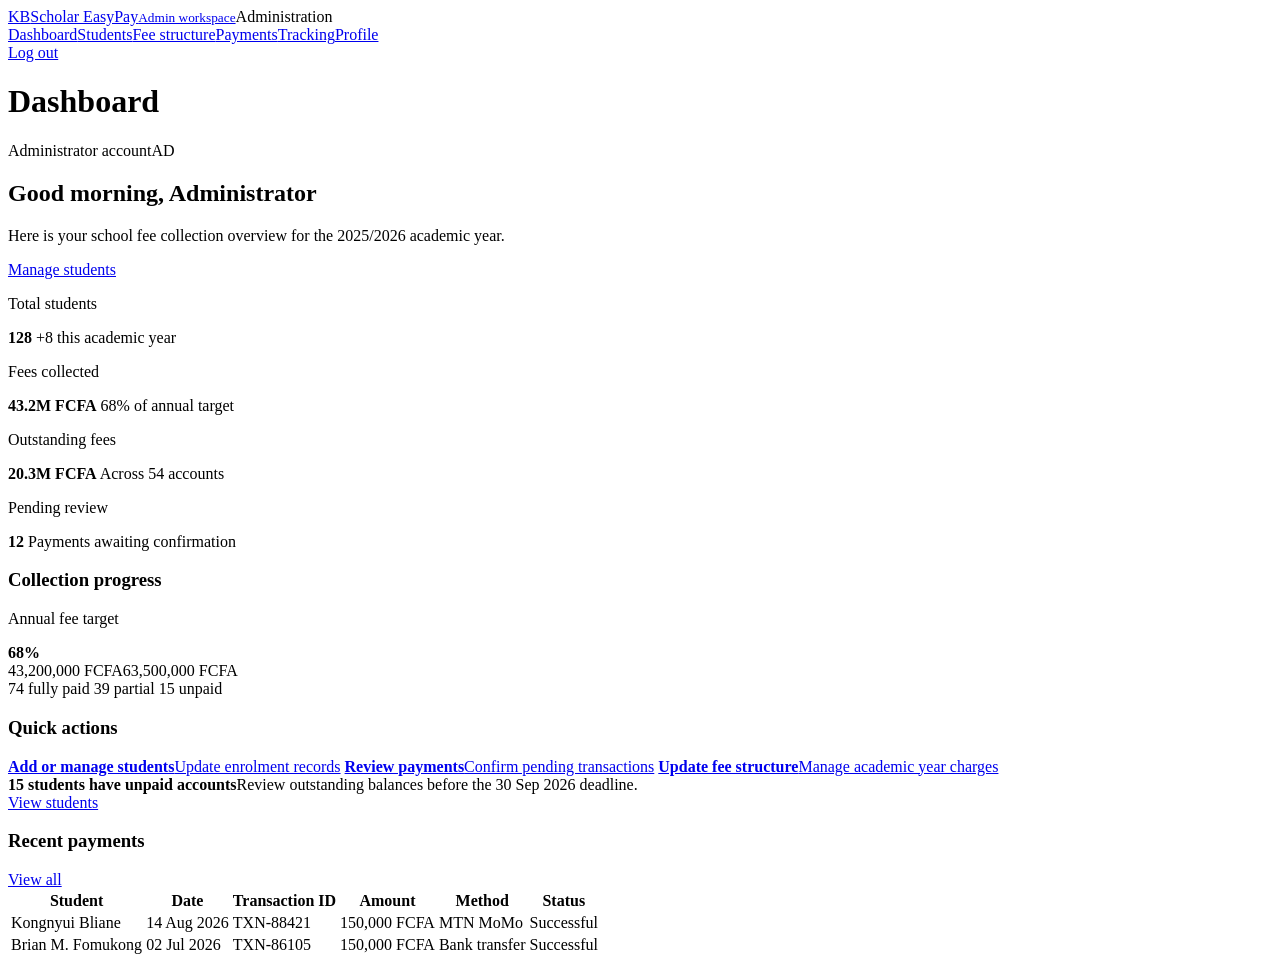
==== dashboard.html @ 98cbe9a8 "Add files via upload" ====
<!doctype html>
<html lang="en">
  <head>
    <meta charset="utf-8" />
    <meta name="viewport" content="width=device-width, initial-scale=1" />
    <title>Dashboard | Scholar EasyPay</title>
    <link rel="stylesheet" href="css/dashboard.css" />
  </head>
  <body>
    <div class="app-shell">
      <aside class="sidebar">
        <a class="brand" href="dashboard.html"
          ><span class="brand-mark">KB</span
          ><span>Scholar EasyPay<small>Admin workspace</small></span></a
        ><span class="side-label">Administration</span>
        <nav class="side-nav">
          <a class="active" href="dashboard.html">Dashboard</a
          ><a href="students.html">Students</a
          ><a href="fees.html">Fee structure</a
          ><a href="payments.html">Payments</a
          ><a href="tracking.html">Tracking</a
          ><a href="profile.html">Profile</a>
        </nav>
        <nav class="side-nav sidebar-bottom">
          <a href="index.html">Log out</a>
        </nav>
      </aside>
      <main class="main">
        <header class="app-header">
          <h1>Dashboard</h1>
          <div class="user-chip">
            <span>Administrator account</span><span class="avatar">AD</span>
          </div>
        </header>
        <section class="content">
          <div class="welcome">
            <div>
              <h2>Good morning, Administrator</h2>
              <p class="muted">
                Here is your school fee collection overview for the 2025/2026
                academic year.
              </p>
            </div>
            <a class="btn btn-primary" href="students.html">Manage students</a>
          </div>
          <div class="summary-grid">
            <article class="card stat-card">
              <p>Total students</p>
              <strong>128</strong>
              <span class="stat-note">+8 this academic year</span>
            </article>
            <article class="card stat-card">
              <p>Fees collected</p>
              <strong class="green">43.2M FCFA</strong>
              <span class="stat-note">68% of annual target</span>
            </article>
            <article class="card stat-card">
              <p>Outstanding fees</p>
              <strong class="orange">20.3M FCFA</strong>
              <span class="stat-note">Across 54 accounts</span>
            </article>
            <article class="card stat-card">
              <p>Pending review</p>
              <strong class="accent">12</strong>
              <span class="stat-note">Payments awaiting confirmation</span>
            </article>
          </div>
          <div class="admin-grid">
            <article class="card collection-card">
              <div class="card-header">
                <div>
                  <h3>Collection progress</h3>
                  <p class="muted">Annual fee target</p>
                </div>
                <strong class="collection-total">68%</strong>
              </div>
              <div class="progress-track">
                <div class="progress-bar admin-progress"></div>
              </div>
              <div class="progress-meta">
                <span>43,200,000 FCFA</span><span>63,500,000 FCFA</span>
              </div>
              <div class="admin-breakdown">
                <span><i class="dot green-dot"></i>74 fully paid</span>
                <span><i class="dot orange-dot"></i>39 partial</span>
                <span><i class="dot red-dot"></i>15 unpaid</span>
              </div>
            </article>
            <article class="card quick-actions">
              <div class="card-header"><h3>Quick actions</h3></div>
              <div class="action-list">
                <a href="students.html"
                  ><strong>Add or manage students</strong
                  ><span>Update enrolment records</span></a
                >
                <a href="payments.html"
                  ><strong>Review payments</strong
                  ><span>Confirm pending transactions</span></a
                >
                <a href="fees.html"
                  ><strong>Update fee structure</strong
                  ><span>Manage academic year charges</span></a
                >
              </div>
            </article>
          </div>
          <article class="card alert-card">
            <div>
              <strong>15 students have unpaid accounts</strong
              ><span
                >Review outstanding balances before the 30 Sep 2026
                deadline.</span
              >
            </div>
            <a class="btn btn-light" href="students.html">View students</a>
          </article>
          <div class="content-grid">
            <article class="card recent-card">
              <div class="card-header">
                <h3>Recent payments</h3>
                <a href="payments.html" class="muted table-link">View all</a>
              </div>
              <div class="table-wrap">
                <table>
                  <thead>
                    <tr>
                      <th>Student</th>
                      <th>Date</th>
                      <th>Transaction ID</th>
                      <th>Amount</th>
                      <th>Method</th>
                      <th>Status</th>
                    </tr>
                  </thead>
                  <tbody>
                    <tr>
                      <td>Kongnyui Bliane</td>
                      <td>14 Aug 2026</td>
                      <td>TXN-88421</td>
                      <td>150,000 FCFA</td>
                      <td>MTN MoMo</td>
                      <td><span class="status success">Successful</span></td>
                    </tr>
                    <tr>
                      <td>Brian M. Fomukong</td>
                      <td>02 Jul 2026</td>
                      <td>TXN-86105</td>
                      <td>150,000 FCFA</td>
                      <td>Bank transfer</td>
                      <td><span class="status success">Successful</span></td>
                    </tr>
                  </tbody>
                </table>
              </div>
            </article>
          </div>
        </section>
      </main>
    </div>
  </body>
</html>
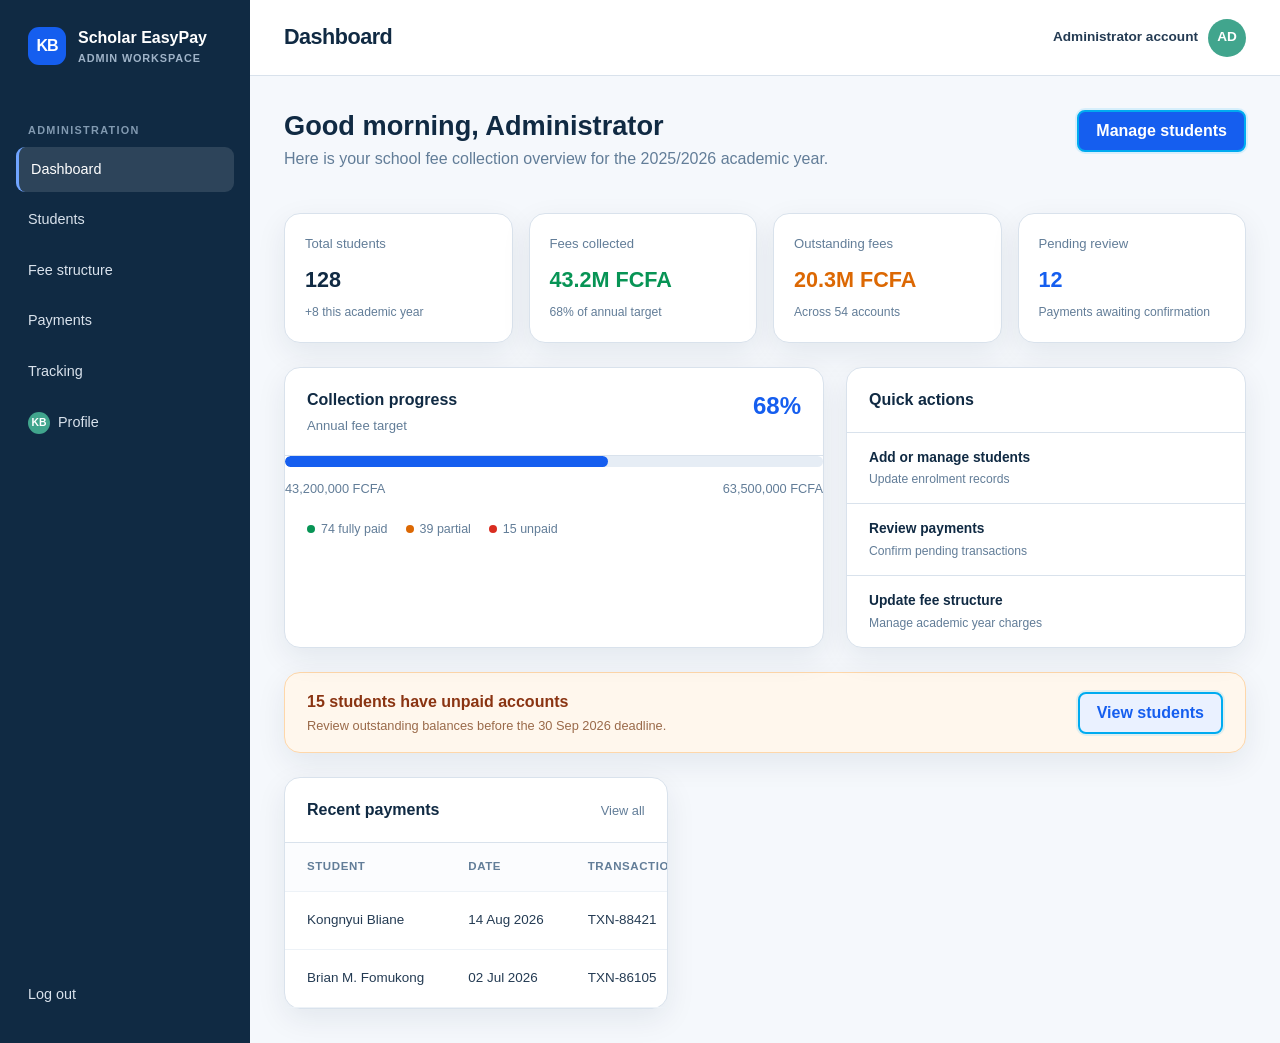
==== commit 9beecbfd: "Fix: Correct CSS path in dashboard.html from css/dashboard.css to dashboard.css" ====
--- a/dashboard.html
+++ b/dashboard.html
@@ -1,161 +1,161 @@
-<!doctype html>
-<html lang="en">
-  <head>
-    <meta charset="utf-8" />
-    <meta name="viewport" content="width=device-width, initial-scale=1" />
-    <title>Dashboard | Scholar EasyPay</title>
-    <link rel="stylesheet" href="css/dashboard.css" />
-  </head>
-  <body>
-    <div class="app-shell">
-      <aside class="sidebar">
-        <a class="brand" href="dashboard.html"
-          ><span class="brand-mark">KB</span
-          ><span>Scholar EasyPay<small>Admin workspace</small></span></a
-        ><span class="side-label">Administration</span>
-        <nav class="side-nav">
-          <a class="active" href="dashboard.html">Dashboard</a
-          ><a href="students.html">Students</a
-          ><a href="fees.html">Fee structure</a
-          ><a href="payments.html">Payments</a
-          ><a href="tracking.html">Tracking</a
-          ><a href="profile.html">Profile</a>
-        </nav>
-        <nav class="side-nav sidebar-bottom">
-          <a href="index.html">Log out</a>
-        </nav>
-      </aside>
-      <main class="main">
-        <header class="app-header">
-          <h1>Dashboard</h1>
-          <div class="user-chip">
-            <span>Administrator account</span><span class="avatar">AD</span>
-          </div>
-        </header>
-        <section class="content">
-          <div class="welcome">
-            <div>
-              <h2>Good morning, Administrator</h2>
-              <p class="muted">
-                Here is your school fee collection overview for the 2025/2026
-                academic year.
-              </p>
-            </div>
-            <a class="btn btn-primary" href="students.html">Manage students</a>
-          </div>
-          <div class="summary-grid">
-            <article class="card stat-card">
-              <p>Total students</p>
-              <strong>128</strong>
-              <span class="stat-note">+8 this academic year</span>
-            </article>
-            <article class="card stat-card">
-              <p>Fees collected</p>
-              <strong class="green">43.2M FCFA</strong>
-              <span class="stat-note">68% of annual target</span>
-            </article>
-            <article class="card stat-card">
-              <p>Outstanding fees</p>
-              <strong class="orange">20.3M FCFA</strong>
-              <span class="stat-note">Across 54 accounts</span>
-            </article>
-            <article class="card stat-card">
-              <p>Pending review</p>
-              <strong class="accent">12</strong>
-              <span class="stat-note">Payments awaiting confirmation</span>
-            </article>
-          </div>
-          <div class="admin-grid">
-            <article class="card collection-card">
-              <div class="card-header">
-                <div>
-                  <h3>Collection progress</h3>
-                  <p class="muted">Annual fee target</p>
-                </div>
-                <strong class="collection-total">68%</strong>
-              </div>
-              <div class="progress-track">
-                <div class="progress-bar admin-progress"></div>
-              </div>
-              <div class="progress-meta">
-                <span>43,200,000 FCFA</span><span>63,500,000 FCFA</span>
-              </div>
-              <div class="admin-breakdown">
-                <span><i class="dot green-dot"></i>74 fully paid</span>
-                <span><i class="dot orange-dot"></i>39 partial</span>
-                <span><i class="dot red-dot"></i>15 unpaid</span>
-              </div>
-            </article>
-            <article class="card quick-actions">
-              <div class="card-header"><h3>Quick actions</h3></div>
-              <div class="action-list">
-                <a href="students.html"
-                  ><strong>Add or manage students</strong
-                  ><span>Update enrolment records</span></a
-                >
-                <a href="payments.html"
-                  ><strong>Review payments</strong
-                  ><span>Confirm pending transactions</span></a
-                >
-                <a href="fees.html"
-                  ><strong>Update fee structure</strong
-                  ><span>Manage academic year charges</span></a
-                >
-              </div>
-            </article>
-          </div>
-          <article class="card alert-card">
-            <div>
-              <strong>15 students have unpaid accounts</strong
-              ><span
-                >Review outstanding balances before the 30 Sep 2026
-                deadline.</span
-              >
-            </div>
-            <a class="btn btn-light" href="students.html">View students</a>
-          </article>
-          <div class="content-grid">
-            <article class="card recent-card">
-              <div class="card-header">
-                <h3>Recent payments</h3>
-                <a href="payments.html" class="muted table-link">View all</a>
-              </div>
-              <div class="table-wrap">
-                <table>
-                  <thead>
-                    <tr>
-                      <th>Student</th>
-                      <th>Date</th>
-                      <th>Transaction ID</th>
-                      <th>Amount</th>
-                      <th>Method</th>
-                      <th>Status</th>
-                    </tr>
-                  </thead>
-                  <tbody>
-                    <tr>
-                      <td>Kongnyui Bliane</td>
-                      <td>14 Aug 2026</td>
-                      <td>TXN-88421</td>
-                      <td>150,000 FCFA</td>
-                      <td>MTN MoMo</td>
-                      <td><span class="status success">Successful</span></td>
-                    </tr>
-                    <tr>
-                      <td>Brian M. Fomukong</td>
-                      <td>02 Jul 2026</td>
-                      <td>TXN-86105</td>
-                      <td>150,000 FCFA</td>
-                      <td>Bank transfer</td>
-                      <td><span class="status success">Successful</span></td>
-                    </tr>
-                  </tbody>
-                </table>
-              </div>
-            </article>
-          </div>
-        </section>
-      </main>
-    </div>
-  </body>
-</html>
+<!doctype html>
+<html lang="en">
+  <head>
+    <meta charset="utf-8" />
+    <meta name="viewport" content="width=device-width, initial-scale=1" />
+    <title>Dashboard | Scholar EasyPay</title>
+    <link rel="stylesheet" href="dashboard.css" />
+  </head>
+  <body>
+    <div class="app-shell">
+      <aside class="sidebar">
+        <a class="brand" href="dashboard.html"
+          ><span class="brand-mark">KB</span
+          ><span>Scholar EasyPay<small>Admin workspace</small></span></a
+        ><span class="side-label">Administration</span>
+        <nav class="side-nav">
+          <a class="active" href="dashboard.html">Dashboard</a
+          ><a href="students.html">Students</a
+          ><a href="fees.html">Fee structure</a
+          ><a href="payments.html">Payments</a
+          ><a href="tracking.html">Tracking</a
+          ><a href="profile.html">Profile</a>
+        </nav>
+        <nav class="side-nav sidebar-bottom">
+          <a href="index.html">Log out</a>
+        </nav>
+      </aside>
+      <main class="main">
+        <header class="app-header">
+          <h1>Dashboard</h1>
+          <div class="user-chip">
+            <span>Administrator account</span><span class="avatar">AD</span>
+          </div>
+        </header>
+        <section class="content">
+          <div class="welcome">
+            <div>
+              <h2>Good morning, Administrator</h2>
+              <p class="muted">
+                Here is your school fee collection overview for the 2025/2026
+                academic year.
+              </p>
+            </div>
+            <a class="btn btn-primary" href="students.html">Manage students</a>
+          </div>
+          <div class="summary-grid">
+            <article class="card stat-card">
+              <p>Total students</p>
+              <strong>128</strong>
+              <span class="stat-note">+8 this academic year</span>
+            </article>
+            <article class="card stat-card">
+              <p>Fees collected</p>
+              <strong class="green">43.2M FCFA</strong>
+              <span class="stat-note">68% of annual target</span>
+            </article>
+            <article class="card stat-card">
+              <p>Outstanding fees</p>
+              <strong class="orange">20.3M FCFA</strong>
+              <span class="stat-note">Across 54 accounts</span>
+            </article>
+            <article class="card stat-card">
+              <p>Pending review</p>
+              <strong class="accent">12</strong>
+              <span class="stat-note">Payments awaiting confirmation</span>
+            </article>
+          </div>
+          <div class="admin-grid">
+            <article class="card collection-card">
+              <div class="card-header">
+                <div>
+                  <h3>Collection progress</h3>
+                  <p class="muted">Annual fee target</p>
+                </div>
+                <strong class="collection-total">68%</strong>
+              </div>
+              <div class="progress-track">
+                <div class="progress-bar admin-progress"></div>
+              </div>
+              <div class="progress-meta">
+                <span>43,200,000 FCFA</span><span>63,500,000 FCFA</span>
+              </div>
+              <div class="admin-breakdown">
+                <span><i class="dot green-dot"></i>74 fully paid</span>
+                <span><i class="dot orange-dot"></i>39 partial</span>
+                <span><i class="dot red-dot"></i>15 unpaid</span>
+              </div>
+            </article>
+            <article class="card quick-actions">
+              <div class="card-header"><h3>Quick actions</h3></div>
+              <div class="action-list">
+                <a href="students.html"
+                  ><strong>Add or manage students</strong
+                  ><span>Update enrolment records</span></a
+                >
+                <a href="payments.html"
+                  ><strong>Review payments</strong
+                  ><span>Confirm pending transactions</span></a
+                >
+                <a href="fees.html"
+                  ><strong>Update fee structure</strong
+                  ><span>Manage academic year charges</span></a
+                >
+              </div>
+            </article>
+          </div>
+          <article class="card alert-card">
+            <div>
+              <strong>15 students have unpaid accounts</strong
+              ><span
+                >Review outstanding balances before the 30 Sep 2026
+                deadline.</span
+              >
+            </div>
+            <a class="btn btn-light" href="students.html">View students</a>
+          </article>
+          <div class="content-grid">
+            <article class="card recent-card">
+              <div class="card-header">
+                <h3>Recent payments</h3>
+                <a href="payments.html" class="muted table-link">View all</a>
+              </div>
+              <div class="table-wrap">
+                <table>
+                  <thead>
+                    <tr>
+                      <th>Student</th>
+                      <th>Date</th>
+                      <th>Transaction ID</th>
+                      <th>Amount</th>
+                      <th>Method</th>
+                      <th>Status</th>
+                    </tr>
+                  </thead>
+                  <tbody>
+                    <tr>
+                      <td>Kongnyui Bliane</td>
+                      <td>14 Aug 2026</td>
+                      <td>TXN-88421</td>
+                      <td>150,000 FCFA</td>
+                      <td>MTN MoMo</td>
+                      <td><span class="status success">Successful</span></td>
+                    </tr>
+                    <tr>
+                      <td>Brian M. Fomukong</td>
+                      <td>02 Jul 2026</td>
+                      <td>TXN-86105</td>
+                      <td>150,000 FCFA</td>
+                      <td>Bank transfer</td>
+                      <td><span class="status success">Successful</span></td>
+                    </tr>
+                  </tbody>
+                </table>
+              </div>
+            </article>
+          </div>
+        </section>
+      </main>
+    </div>
+  </body>
+</html>
--- a/dashboard.css
+++ b/dashboard.css
@@ -0,0 +1,1016 @@
+﻿:root {
+  --primary: #155eef;
+  --primary-dark: #1047b8;
+  --navy: #102a43;
+  --ink: #243b53;
+  --muted: #627d98;
+  --background: #f5f8fc;
+  --card: #ffffff;
+  --border: #d9e2ec;
+  --success: #079455;
+  --warning: #dc6803;
+  --danger: #d92d20;
+  --shadow: 0 10px 30px rgba(16, 42, 67, 0.08);
+  --radius: 16px;
+}
+
+* {
+  box-sizing: border-box;
+}
+html {
+  scroll-behavior: smooth;
+}
+body {
+  margin: 0;
+  color: var(--ink);
+  background: var(--background);
+  font-family: "Trebuchet MS", Arial, sans-serif;
+  line-height: 1.5;
+}
+a {
+  color: inherit;
+  text-decoration: none;
+}
+button,
+input,
+select {
+  font: inherit;
+}
+.container {
+  width: min(1120px, calc(100% - 40px));
+  margin: auto;
+}
+.topbar {
+  height: 76px;
+  display: flex;
+  align-items: center;
+  justify-content: space-between;
+  background: var(--card);
+  border-bottom: 1px solid var(--border);
+  padding: 0 28px;
+}
+.brand {
+  display: inline-flex;
+  align-items: center;
+  gap: 12px;
+  font-weight: 800;
+  color: var(--navy);
+}
+.brand-mark {
+  width: 38px;
+  height: 38px;
+  display: grid;
+  place-items: center;
+  border-radius: 11px;
+  color: #fff;
+  background: var(--primary);
+  font-weight: 900;
+  letter-spacing: -1px;
+}
+.brand small {
+  display: block;
+  color: var(--muted);
+  font-size: 0.68rem;
+  font-weight: 600;
+  letter-spacing: 0.08em;
+  text-transform: uppercase;
+}
+.nav-links {
+  display: flex;
+  align-items: center;
+  gap: 24px;
+  color: var(--muted);
+  font-size: 0.9rem;
+}
+.nav-links a:hover {
+  color: var(--primary);
+}
+.nav-actions {
+  display: flex;
+  align-items: center;
+  gap: 10px;
+}
+.btn {
+  display: inline-flex;
+  min-height: 42px;
+  align-items: center;
+  justify-content: center;
+  gap: 8px;
+  border: 1px solid transparent;
+  border-radius: 10px;
+  padding: 0 17px;
+  cursor: pointer;
+  font-weight: 700;
+  transition: 0.2s ease;
+}
+.btn:hover {
+  transform: translateY(-2px);
+  box-shadow: 0 8px 18px rgba(21, 94, 239, 0.18);
+}
+.btn-primary {
+  color: #fff;
+  background: var(--primary);
+}
+.btn-primary:hover {
+  background: var(--primary-dark);
+}
+.btn-outline {
+  color: var(--primary);
+  background: #fff;
+  border-color: var(--border);
+}
+.btn-light {
+  color: var(--primary);
+  background: #eaf1ff;
+}
+.btn-danger {
+  color: var(--danger);
+  background: #fff;
+  border-color: #f4c7c3;
+}
+.hero {
+  padding: 92px 0 80px;
+  background: linear-gradient(135deg, #eef5ff 0%, #fff 54%, #e9f8f3 100%);
+}
+.hero-grid {
+  display: grid;
+  grid-template-columns: 1.1fr 0.9fr;
+  gap: 70px;
+  align-items: center;
+}
+.eyebrow {
+  color: var(--primary);
+  font-size: 0.76rem;
+  font-weight: 800;
+  letter-spacing: 0.14em;
+  text-transform: uppercase;
+}
+h1,
+h2,
+h3,
+p {
+  margin-top: 0;
+}
+h1 {
+  max-width: 680px;
+  margin-bottom: 20px;
+  color: var(--navy);
+  font-size: clamp(2.5rem, 5vw, 4.5rem);
+  line-height: 1.03;
+  letter-spacing: -2px;
+}
+h2 {
+  color: var(--navy);
+  font-size: 2rem;
+  line-height: 1.15;
+}
+.hero p {
+  max-width: 580px;
+  color: var(--muted);
+  font-size: 1.1rem;
+}
+.hero-actions {
+  display: flex;
+  flex-wrap: wrap;
+  gap: 12px;
+  margin-top: 30px;
+}
+.hero-panel {
+  position: relative;
+  overflow: hidden;
+  padding: 30px;
+  border-radius: 22px;
+  color: #fff;
+  background: var(--navy);
+  box-shadow: 0 22px 48px rgba(16, 42, 67, 0.2);
+}
+.hero-panel:after {
+  content: "";
+  position: absolute;
+  width: 170px;
+  height: 170px;
+  right: -70px;
+  bottom: -80px;
+  border: 28px solid rgba(255, 255, 255, 0.08);
+  border-radius: 50%;
+}
+.hero-panel h3 {
+  color: #fff;
+  font-size: 1.3rem;
+}
+.balance {
+  margin: 28px 0;
+  font-size: 2.2rem;
+  font-weight: 800;
+}
+.mini-row {
+  display: flex;
+  justify-content: space-between;
+  padding: 14px 0;
+  border-top: 1px solid rgba(255, 255, 255, 0.16);
+  color: #d9e2ec;
+}
+.mini-row strong {
+  color: #fff;
+}
+.section {
+  padding: 76px 0;
+}
+.section-heading {
+  max-width: 640px;
+  margin-bottom: 34px;
+}
+.section-heading p,
+.muted {
+  color: var(--muted);
+}
+.feature-grid {
+  display: grid;
+  grid-template-columns: repeat(3, 1fr);
+  gap: 20px;
+}
+.feature,
+.card {
+  background: var(--card);
+  border: 1px solid var(--border);
+  border-radius: var(--radius);
+  box-shadow: var(--shadow);
+}
+.feature {
+  padding: 26px;
+}
+.feature-number {
+  display: grid;
+  width: 42px;
+  height: 42px;
+  place-items: center;
+  margin-bottom: 20px;
+  border-radius: 12px;
+  color: var(--primary);
+  background: #eaf1ff;
+  font-weight: 900;
+}
+.feature h3 {
+  margin-bottom: 8px;
+  color: var(--navy);
+}
+.feature p {
+  margin: 0;
+  color: var(--muted);
+  font-size: 0.92rem;
+}
+.trust-band {
+  padding: 34px 0;
+  color: #fff;
+  background: var(--primary);
+}
+.trust-band .container {
+  display: flex;
+  align-items: center;
+  justify-content: space-between;
+  gap: 30px;
+}
+.trust-band h2 {
+  margin: 0;
+  color: #fff;
+  font-size: 1.5rem;
+}
+.trust-band p {
+  margin: 5px 0 0;
+  color: #dbe8ff;
+}
+footer {
+  padding: 28px 0;
+  color: var(--muted);
+  font-size: 0.85rem;
+  background: #fff;
+  border-top: 1px solid var(--border);
+}
+.footer-row {
+  display: flex;
+  justify-content: space-between;
+  gap: 20px;
+}
+.auth-page {
+  min-height: 100vh;
+  display: grid;
+  place-items: center;
+  padding: 28px;
+  background: linear-gradient(135deg, #eef5ff, #f8fbff 58%, #e9f8f3);
+}
+.auth-card {
+  width: min(460px, 100%);
+  padding: 38px;
+  background: #fff;
+  border: 1px solid var(--border);
+  border-radius: 20px;
+  box-shadow: var(--shadow);
+}
+.auth-card h1 {
+  margin: 28px 0 8px;
+  font-size: 2rem;
+  letter-spacing: -1px;
+}
+.auth-card .muted {
+  margin-bottom: 26px;
+}
+.form-grid {
+  display: grid;
+  grid-template-columns: repeat(2, 1fr);
+  gap: 18px;
+}
+.form-group {
+  display: flex;
+  flex-direction: column;
+  gap: 7px;
+}
+.form-group.full {
+  grid-column: 1 / -1;
+}
+label {
+  color: var(--ink);
+  font-size: 0.86rem;
+  font-weight: 700;
+}
+input,
+select {
+  width: 100%;
+  min-height: 46px;
+  padding: 0 13px;
+  color: var(--ink);
+  background: #fff;
+  border: 1px solid var(--border);
+  border-radius: 9px;
+  outline: none;
+}
+input:focus,
+select:focus {
+  border-color: var(--primary);
+  box-shadow: 0 0 0 3px rgba(21, 94, 239, 0.12);
+}
+.form-footer {
+  display: flex;
+  align-items: center;
+  justify-content: space-between;
+  gap: 15px;
+  margin: 20px 0;
+  font-size: 0.84rem;
+}
+.check {
+  display: flex;
+  align-items: center;
+  gap: 8px;
+  color: var(--muted);
+}
+.check input {
+  width: 16px;
+  min-height: 16px;
+}
+.auth-card .btn {
+  width: 100%;
+}
+.auth-switch {
+  margin: 24px 0 0;
+  color: var(--muted);
+  text-align: center;
+  font-size: 0.9rem;
+}
+.app-shell {
+  min-height: 100vh;
+  display: grid;
+  grid-template-columns: 250px 1fr;
+}
+.sidebar {
+  display: flex;
+  flex-direction: column;
+  padding: 26px 16px;
+  color: #d9e2ec;
+  background: var(--navy);
+}
+.sidebar .brand {
+  margin: 0 12px 42px;
+  color: #fff;
+}
+.sidebar .brand small {
+  color: #9fb3c8;
+}
+.side-label {
+  margin: 14px 12px 8px;
+  color: #829ab1;
+  font-size: 0.68rem;
+  font-weight: 800;
+  letter-spacing: 0.12em;
+  text-transform: uppercase;
+}
+.side-nav {
+  display: grid;
+  gap: 5px;
+}
+.side-nav a {
+  padding: 12px;
+  border-radius: 9px;
+  font-size: 0.9rem;
+}
+.side-nav a[href="profile.html"]::before {
+  content: "KB";
+  display: inline-grid;
+  width: 22px;
+  height: 22px;
+  margin-right: 8px;
+  place-items: center;
+  border-radius: 50%;
+  color: #fff;
+  background: #41a58d;
+  font-size: 0.65rem;
+  font-weight: 800;
+  vertical-align: middle;
+}
+.side-nav a:hover,
+.side-nav a.active {
+  color: #fff;
+  background: rgba(255, 255, 255, 0.12);
+}
+.side-nav a.active {
+  border-left: 3px solid #70a4ff;
+}
+.sidebar-bottom {
+  margin-top: auto;
+}
+.main {
+  min-width: 0;
+}
+.app-header {
+  display: flex;
+  align-items: center;
+  justify-content: space-between;
+  min-height: 76px;
+  padding: 0 34px;
+  background: #fff;
+  border-bottom: 1px solid var(--border);
+}
+.app-header h1 {
+  margin: 0;
+  font-size: 1.35rem;
+  letter-spacing: -0.5px;
+}
+.user-chip {
+  display: flex;
+  align-items: center;
+  gap: 10px;
+  color: var(--ink);
+  font-size: 0.85rem;
+  font-weight: 700;
+}
+.avatar {
+  display: grid;
+  width: 38px;
+  height: 38px;
+  place-items: center;
+  border-radius: 50%;
+  color: #fff;
+  background: #41a58d;
+  font-weight: 800;
+}
+.content {
+  padding: 34px;
+}
+.welcome {
+  display: flex;
+  align-items: flex-start;
+  justify-content: space-between;
+  gap: 20px;
+  margin-bottom: 26px;
+}
+.welcome h2 {
+  margin-bottom: 6px;
+  font-size: 1.7rem;
+}
+.summary-grid {
+  display: grid;
+  grid-template-columns: repeat(4, 1fr);
+  gap: 16px;
+  margin-bottom: 24px;
+}
+.stat-card {
+  padding: 20px;
+}
+.stat-card p {
+  margin-bottom: 10px;
+  color: var(--muted);
+  font-size: 0.82rem;
+}
+.stat-card strong {
+  display: block;
+  color: var(--navy);
+  font-size: 1.35rem;
+}
+.stat-card .accent {
+  color: var(--primary);
+}
+.stat-card .green {
+  color: var(--success);
+}
+.stat-card .orange {
+  color: var(--warning);
+}
+.stat-note {
+  display: block;
+  margin-top: 7px;
+  color: var(--muted);
+  font-size: 0.76rem;
+}
+.admin-grid {
+  display: grid;
+  grid-template-columns: 1.35fr 1fr;
+  gap: 22px;
+  margin-bottom: 24px;
+}
+.collection-card {
+  padding-bottom: 22px;
+}
+.collection-card .card-header {
+  align-items: flex-start;
+}
+.collection-card .muted {
+  margin: 4px 0 0;
+  font-size: 0.82rem;
+}
+.collection-total {
+  color: var(--primary);
+  font-size: 1.5rem;
+}
+.admin-progress {
+  width: 68%;
+}
+.admin-breakdown {
+  display: flex;
+  flex-wrap: wrap;
+  gap: 18px;
+  margin: 22px 22px 0;
+  color: var(--muted);
+  font-size: 0.78rem;
+}
+.dot {
+  display: inline-block;
+  width: 8px;
+  height: 8px;
+  margin-right: 6px;
+  border-radius: 50%;
+}
+.green-dot {
+  background: var(--success);
+}
+.orange-dot {
+  background: var(--warning);
+}
+.red-dot {
+  background: var(--danger);
+}
+.action-list {
+  display: grid;
+}
+.action-list a {
+  display: grid;
+  gap: 2px;
+  padding: 15px 22px;
+  border-bottom: 1px solid var(--border);
+}
+.action-list a:last-child {
+  border-bottom: 0;
+}
+.action-list a:hover {
+  background: #f8fbff;
+}
+.action-list strong {
+  color: var(--navy);
+  font-size: 0.86rem;
+}
+.action-list span {
+  color: var(--muted);
+  font-size: 0.76rem;
+}
+.alert-card {
+  display: flex;
+  align-items: center;
+  justify-content: space-between;
+  gap: 20px;
+  padding: 17px 22px;
+  margin-bottom: 24px;
+  color: #8a3412;
+  background: #fff7ed;
+  border-color: #fed7aa;
+}
+.alert-card div {
+  display: grid;
+  gap: 2px;
+}
+.alert-card div span {
+  color: #9a6a4a;
+  font-size: 0.8rem;
+}
+.recent-card {
+  min-width: 0;
+}
+.status {
+  display: inline-flex;
+  align-items: center;
+  padding: 5px 9px;
+  border-radius: 20px;
+  font-size: 0.72rem;
+  font-weight: 800;
+}
+.status.success {
+  color: #067647;
+  background: #e8f7ef;
+}
+.status.warning {
+  color: #b54708;
+  background: #fff1e8;
+}
+.status.danger {
+  color: #b42318;
+  background: #ffebe9;
+}
+.content-grid {
+  display: grid;
+  grid-template-columns: 1fr 1.45fr;
+  gap: 22px;
+}
+.card-header {
+  display: flex;
+  align-items: center;
+  justify-content: space-between;
+  gap: 15px;
+  padding: 20px 22px;
+  border-bottom: 1px solid var(--border);
+}
+.card-header h3 {
+  margin: 0;
+  color: var(--navy);
+  font-size: 1rem;
+}
+.card-body {
+  padding: 22px;
+}
+.progress-track {
+  height: 11px;
+  overflow: hidden;
+  border-radius: 20px;
+  background: #e6edf5;
+}
+.progress-bar {
+  width: 60%;
+  height: 100%;
+  border-radius: inherit;
+  background: var(--primary);
+}
+.progress-meta {
+  display: flex;
+  justify-content: space-between;
+  margin-top: 12px;
+  color: var(--muted);
+  font-size: 0.8rem;
+}
+.detail-list {
+  display: grid;
+  gap: 15px;
+}
+.detail-list div {
+  display: flex;
+  justify-content: space-between;
+  gap: 15px;
+  font-size: 0.86rem;
+}
+.detail-list span {
+  color: var(--muted);
+}
+.table-wrap {
+  overflow-x: auto;
+}
+table {
+  width: 100%;
+  min-width: 650px;
+  border-collapse: collapse;
+  text-align: left;
+}
+th,
+td {
+  padding: 15px 22px;
+  border-bottom: 1px solid #edf2f7;
+  font-size: 0.84rem;
+  white-space: nowrap;
+}
+th {
+  color: var(--muted);
+  background: #fbfcfe;
+  font-size: 0.72rem;
+  letter-spacing: 0.05em;
+  text-transform: uppercase;
+}
+tbody tr:hover {
+  background: #f8fbff;
+}
+.wide-card {
+  margin-top: 24px;
+}
+.inline-form {
+  display: flex;
+  gap: 12px;
+}
+.inline-form input {
+  flex: 1;
+}
+.receipt {
+  max-width: 760px;
+  margin: auto;
+}
+.receipt-top {
+  display: flex;
+  align-items: flex-start;
+  justify-content: space-between;
+  gap: 20px;
+  padding-bottom: 24px;
+  border-bottom: 2px solid var(--primary);
+}
+.receipt-top h2 {
+  margin: 8px 0 4px;
+  font-size: 1.5rem;
+}
+.receipt-meta {
+  color: var(--muted);
+  text-align: right;
+  font-size: 0.82rem;
+}
+.receipt-section {
+  padding: 22px 0;
+  border-bottom: 1px solid var(--border);
+}
+.receipt-section h3 {
+  color: var(--muted);
+  font-size: 0.74rem;
+  letter-spacing: 0.08em;
+  text-transform: uppercase;
+}
+.receipt-grid {
+  display: grid;
+  grid-template-columns: repeat(3, 1fr);
+  gap: 20px;
+}
+.receipt-grid span {
+  display: block;
+  margin-bottom: 4px;
+  color: var(--muted);
+  font-size: 0.78rem;
+}
+.receipt-total {
+  display: flex;
+  justify-content: space-between;
+  padding: 22px 0;
+  font-size: 1.2rem;
+  font-weight: 800;
+}
+.page-actions {
+  display: flex;
+  justify-content: flex-end;
+  gap: 10px;
+  margin-bottom: 20px;
+}
+.notice {
+  padding: 14px 16px;
+  margin-bottom: 20px;
+  color: #075e54;
+  background: #e6f7f2;
+  border: 1px solid #a9e4d2;
+  border-radius: 10px;
+}
+.progress-details {
+  margin-top: 28px;
+}
+.auth-password {
+  margin-top: 18px;
+}
+.form-submit {
+  margin-top: 24px;
+}
+.whatsapp-notice {
+  display: flex;
+  align-items: center;
+  justify-content: space-between;
+  gap: 18px;
+  margin-top: 24px;
+  padding: 16px;
+  color: #14532d;
+  background: #ecfdf3;
+  border: 1px solid #b7ebc6;
+  border-radius: 12px;
+}
+.whatsapp-notice p {
+  margin: 4px 0 0;
+  color: #527064;
+  font-size: 0.8rem;
+}
+.btn-whatsapp {
+  color: #fff;
+  background: #16a34a;
+  white-space: nowrap;
+}
+.btn-whatsapp:hover {
+  background: #15803d;
+  box-shadow: 0 8px 18px rgba(22, 163, 74, 0.2);
+}
+.prototype-note {
+  margin: 16px 0 0;
+  color: var(--muted);
+  font-size: 0.76rem;
+}
+.student-search {
+  width: min(380px, 100%);
+}
+.profile-head {
+  display: flex;
+  align-items: center;
+  gap: 22px;
+  border-bottom: 1px solid var(--border);
+}
+.profile-avatar {
+  width: 72px;
+  height: 72px;
+  font-size: 1.4rem;
+}
+.profile-name {
+  margin: 0 0 4px;
+  color: var(--navy);
+}
+.profile-id {
+  margin: 0;
+}
+.table-link {
+  font-size: 0.8rem;
+}
+@media (max-width: 980px) {
+  .hero-grid {
+    gap: 35px;
+  }
+  .summary-grid {
+    grid-template-columns: repeat(2, 1fr);
+  }
+  .content-grid {
+    grid-template-columns: 1fr;
+  }
+  .admin-grid {
+    grid-template-columns: 1fr;
+  }
+}
+@media (max-width: 760px) {
+  .topbar {
+    height: auto;
+    flex-wrap: wrap;
+    gap: 15px;
+    padding: 16px 20px;
+  }
+  .nav-links {
+    order: 3;
+    width: 100%;
+    justify-content: space-between;
+    gap: 8px;
+    overflow-x: auto;
+  }
+  .nav-actions {
+    margin-left: auto;
+  }
+  .hero {
+    padding: 60px 0;
+  }
+  .hero-grid,
+  .feature-grid {
+    grid-template-columns: 1fr;
+  }
+  h1 {
+    font-size: 3rem;
+  }
+  .trust-band .container,
+  .footer-row,
+  .welcome {
+    align-items: flex-start;
+    flex-direction: column;
+  }
+  .app-shell {
+    display: block;
+  }
+  .sidebar {
+    padding: 14px 16px;
+  }
+  .sidebar .brand {
+    margin: 0 0 13px;
+  }
+  .side-label,
+  .sidebar-bottom {
+    display: none;
+  }
+  .side-nav {
+    display: flex;
+    gap: 4px;
+    overflow-x: auto;
+  }
+  .side-nav a {
+    padding: 9px 11px;
+    white-space: nowrap;
+  }
+  .app-header {
+    min-height: 68px;
+    padding: 0 20px;
+  }
+  .content {
+    padding: 24px 20px;
+  }
+  .alert-card {
+    align-items: flex-start;
+    flex-direction: column;
+  }
+}
+@media (max-width: 500px) {
+  .container {
+    width: min(100% - 28px, 1120px);
+  }
+  .nav-actions .btn-outline {
+    display: none;
+  }
+  .hero-actions,
+  .hero-actions .btn {
+    width: 100%;
+  }
+  .auth-page {
+    padding: 14px;
+  }
+  .auth-card {
+    padding: 26px 20px;
+  }
+  .form-grid,
+  .receipt-grid {
+    grid-template-columns: 1fr;
+  }
+  .form-group.full {
+    grid-column: auto;
+  }
+  .summary-grid {
+    grid-template-columns: 1fr;
+  }
+  .app-header h1 {
+    font-size: 1.15rem;
+  }
+  .user-chip span {
+    display: none;
+  }
+  .card-header,
+  th,
+  td {
+    padding-left: 16px;
+    padding-right: 16px;
+  }
+  .inline-form {
+    flex-direction: column;
+  }
+  .page-actions {
+    justify-content: stretch;
+  }
+  .page-actions .btn {
+    flex: 1;
+  }
+}
+.btn {
+  position: relative;
+  z-index: 0;
+  overflow: hidden;
+  isolation: isolate;
+  border-radius: 8px;
+  transition:
+    color 0.5s,
+    transform 0.2s ease,
+    box-shadow 0.2s ease;
+}
+.btn::before {
+  content: "";
+  position: absolute;
+  z-index: -1;
+  inset: 0;
+  width: 0;
+  background: #081b29;
+  transition: width 0.5s;
+}
+.btn:hover::before {
+  width: 100%;
+}
+.btn:hover {
+  color: #00abf0;
+}
+.btn-primary:hover,
+.btn-outline:hover,
+.btn-light:hover,
+.btn-danger:hover,
+.btn-whatsapp:hover {
+  background: transparent;
+}
+.btn {
+  border: 2px solid #00abf0;
+  box-shadow: 0 0 0 2px rgba(0, 171, 240, 0.12);
+}
